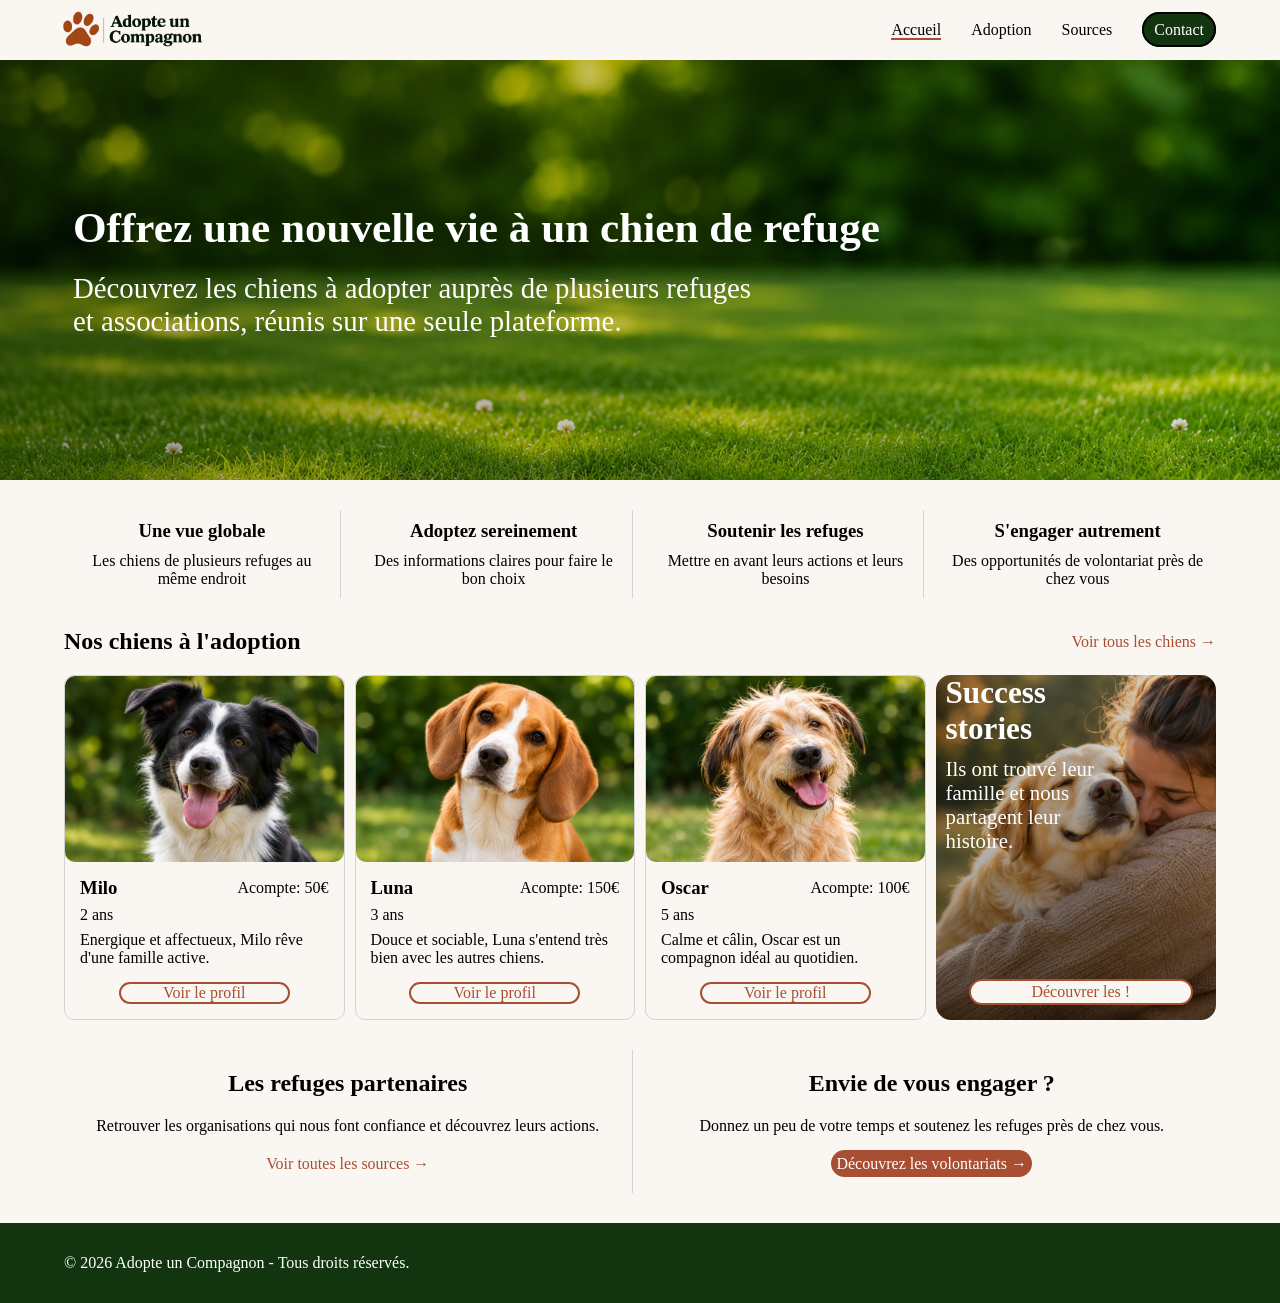
==== index.html @ 664340f6 "Update index.html" ====
<!DOCTYPE html>
<html lang="en">
<head>
    <meta charset="UTF-8">
    <meta name="viewport" content="width=device-width, initial-scale=1.0">
    <title>Adopte un Compagnon</title>
    <link rel="stylesheet" href="css/index-styles.css">
</head>
<body>
    <header>
        <img src="img/Adopte un Compagnon.png" alt="dog-logo" id="dog-logo">
        <nav id="nav-largeScreen">
            <ul>
                <li><a href="index.html" id="accueil">Accueil</a></li>
                <li><a href="adoption.html" id="adoption">Adoption</a></li>
                <li><a href="sources.html" id="sources">Sources</a></li>
                <li><a href="contact.html" id="contact">Contact</a></li>
            </ul>
        </nav>
        <div id="nav-mobile">
            <input type="checkbox" id="menu-toggle">
            <label for="menu-toggle">
                <span class="burger">☰</span>
                <span class="close">✕</span>
            </label>
            <ul class="menu">
                <li><a href="index.html">Accueil</a></li>
                <li><a href="adoption.html">Adoption</a></li>
                <li><a href="sources.html">Sources</a></li>
                <li><a href="contact.html">Contact</a></li>
            </ul>
        </div>
    </header>

    <main>
        <section id="hero">
            <div id="hero-container">
                <h1>Offrez une nouvelle vie à un chien de refuge</h1>
                <p>Découvrez les chiens à adopter auprès de plusieurs refuges <br>et associations, réunis sur une seule plateforme.</p>
            </div>
        </section>

        <section id="valeurs">
            <div class="valeur vue">
                <h3>Une vue globale</h3>
                <p>Les chiens de plusieurs refuges au même endroit</p>
            </div>
            <div class="valeur adoption">
                <h3>Adoptez sereinement</h3>
                <p>Des informations claires pour faire le bon choix</p>
            </div>
            <div class="valeur refuges">
                <h3>Soutenir les refuges</h3>
                <p>Mettre en avant leurs actions et leurs besoins</p>
            </div>
            <div class="valeur engagement">
                <h3>S'engager autrement</h3>
                <p>Des opportunités de volontariat près de chez vous</p>
            </div>
        </section>

        <section id="chiens">
            <div id="chiens-titre">
                <h2>Nos chiens à l'adoption</h2>
                <div>
                    <a id="liste-chiens">Voir tous les chiens &rarr;</a>
                </div>
            </div>
            <div id="cards">

                <article class="card">
                    <img src="img/Portrait d’un border collie joyeux.png" alt="Milo" id="Milo">
                    <div class="infos">
                        <div id="caract">
                            <h3>Milo</h3>
                            <p>Acompte: 50€</p>
                        </div>
                        <p>2 ans</p>
                        <p id="description">Energique et affectueux, Milo rêve d'une famille active.</p>
                    </div>
                    <a>Voir le profil</a>
                </article>

                <article class="card">
                    <img src="img/Portrait rapproché d’un beagle au jardin verdoyant.png" alt="Luna" id="Luna">
                    <div class="infos">
                        <div id="caract">
                            <h3>Luna</h3>
                            <p>Acompte: 150€</p>
                        </div>
                        <p>3 ans</p>
                        <p id="description">Douce et sociable, Luna s'entend très bien avec les autres chiens.</p>
                    </div>
                    <a>Voir le profil</a>
                </article>

                <article class="card">
                    <img src="img/Portrait joyeux d’un chien ébouriffé.png" alt="Oscar" id="Oscar">
                    <div class="infos">
                        <div id="caract">
                            <h3>Oscar</h3>
                            <p>Acompte: 100€</p>
                        </div>
                        <p>5 ans</p>
                        <p id="description">Calme et câlin, Oscar est un compagnon idéal au quotidien.</p>
                    </div>
                    <a>Voir le profil</a>
                </article>

                <article id="success-stories">
                    <div id="success-stories-container">
                        <h2>Success stories</h2>
                        <p>Ils ont trouvé leur famille et nous partagent leur histoire.</p>
                    </div>
                    <a id="decouverte">Découvrer les !</a>
                </article>

            </div>
        </section>

        <section id="partenariats-volontariats">
            <div id="partenaires">
                <h2 class="footer-titles">Les refuges partenaires</h2>
                <p>Retrouver les organisations qui nous font confiance et découvrez leurs actions.</p>
                <a id="voir-sources">Voir toutes les sources &rarr;</a>
            </div>
            <div id="volontariats">
                <h2 class="footer-titles">Envie de vous engager ?</h2>
                <p>Donnez un peu de votre temps et soutenez les refuges près de chez vous.</p>
                <div>
                    <a class="decouverte volontariats">Découvrez les volontariats &rarr;</a>
                </div>
            </div>
        </section>

    </main>

    <footer>
        <div id="footer-container">
            <p>© 2026 Adopte un Compagnon - Tous droits réservés.</p>
        </div>
    </footer>
    
</body>
</html>
---- css/index-styles.css ----
* {
    margin: 0;
    padding: 0;
}

body {
    background-color: #FAF7F2;
    min-height: 100vh;
    display: flex;
    flex-direction: column;
}

/* HEADER */

header {
    display: flex;
    justify-content: space-between;
    align-items: center;
    width: 90%;
    margin: 0 auto;
}

#dog-logo {
    width: 180px;
    height: auto;
    margin-left: -25px;
}

header ul {
    list-style: none;
    align-items: center;
    display: flex;
    gap: 30px;
    margin: 0;
    padding: 0;
}

#accueil {
    border-bottom: 2px solid #A84E32;
}

#contact {
    border: 2px solid black;
    padding: 7px 10px 7px 10px;
    border-radius: 20px;
    background-color: #12350F;
    color: #FFFFFF;
}

a {
    text-decoration: none;
    color: black;
    cursor: pointer;
}

#nav-mobile {
    display: none;
}

/* MAIN */

main {
    margin-bottom: 30px;
    flex: 1;
}

#hero {
    background-image: linear-gradient(
            to right,
            rgba(0, 0, 0, 0.35),
            rgba(0, 0, 0, 0.1)
        ), url('../img/Prairie verdoyante et bokeh ensoleillé.png');
    background-size: cover;
    background-position: center;
    background-repeat: no-repeat;
    min-height: 400px;
    color: white;
    align-content: center;
    padding: 10px;
}

#hero-container {
    width: 90%;
    margin: 0 auto;
    height: 100%;
    font-size: 1.3rem;
    justify-content: center;
    display: flex;
    flex-direction: column;
    gap: 20px;
}

@media (min-width: 1000px) {
    #hero-container {
        font-size: 1.8rem;
    }
}

#valeurs {
    display: grid;
    grid-template-columns: repeat(4, 1fr);
    gap: 15px;
    width: 90%;
    margin: 0 auto;
    text-align: center;
    margin-top: 30px;
    margin-bottom: 30px;
}

.valeur {
    display: grid;
    grid-template-rows: auto 1fr;  
    gap: 10px;  
    align-content: center;
    border-right: 1px solid lightgray;
    padding: 10px;
}

.valeur.engagement {
    border: none;
}

#chiens {
    width: 90%;
    margin: 0 auto;
    margin-bottom: 30px;
}

#chiens-titre {
    display: flex;
    justify-content: space-between;
    margin-bottom: 20px;
    align-items: center;
}

#liste-chiens {
    color: #A84E32;
}

#cards {
    display: grid;
    grid-template-columns: repeat(4, 1fr);
    gap: 10px;
}

.card {
    border-radius: 10px;
    border: 1px solid lightgray;
    display: flex;
    flex-direction: column;
    gap: 15px;
}

.card img {
    object-fit: cover;
    width: 100%;
    height: auto;
    border-radius: 10px;
}

.infos {
    padding-left: 15px;
    padding-right: 15px;
    display: flex;
    flex-direction: column;
    gap: 7px;
    flex: 1;
}

#caract {
    display: flex;
    justify-content: space-between;
    align-items: center;
}

.card a {
    text-align: center;
    border: 2px solid #A84E32;
    color: #A84E32;
    border-radius: 15px;
    width: 60%;
    margin: 0 auto;
    cursor: pointer;
    margin-bottom: 15px;
}

.card a:hover {
    background-color: #A84E32;
    color: white;
}

#description {
    flex: 1;
}

#success-stories {
    background-image: linear-gradient(
            to right,
            rgba(0, 0, 0, 0.35),
            rgba(0, 0, 0, 0.1)
        ), url('../img/Tendresse dorée avec un golden retriever.png');
    background-size: cover;
    background-position: center;
    background-repeat: no-repeat;
    border-radius: 15px;
    padding-left: 10px;
    display: flex;
    flex-direction: column;
    gap: 10px;
}

#success-stories-container {
    color: white;
    font-size: 1.3rem;
    display: flex;
    flex-direction: column;
    gap: 10px;
    width: 60%;
    flex: 1;
}

#decouverte {
    width: 80%;
    padding: 2px;
    margin: 0 auto;
}

#success-stories a {
    text-align: center;
    border: 2px solid #A84E32;
    color: #A84E32;
    border-radius: 15px;
    cursor: pointer;
    margin-bottom: 15px;
    background-color: #FAF7F2;
    padding: 2px;
}

@media (max-width: 850px) {
    #caract {
        display: block;
    }
    #caract h3 {
        margin-bottom: 10px;
    }
}

@media (max-width: 700px) {
    #nav-largeScreen,
    #menu-toggle,
    label .close,
    .menu
    {
        display: none;
    }
    #nav-mobile,
    label .burger {
        display: block;
        cursor: pointer;
        font-size: 30px;
    }
    #menu-toggle:checked ~ .menu,
    #menu-toggle:checked ~ label .close {
        display: block;
        cursor: pointer;
    }
    #menu-toggle:checked ~ label .close {
        text-align: right;
    }
    #menu-toggle:checked ~ label .burger {
        display: none;
    }
    #menu-toggle:checked ~ .menu li {
        margin: 15px;
    }
    body:has(#menu-toggle:checked) {
        overflow: hidden;
    }
    header:has(#menu-toggle:checked) .menu{
        height: 100vh;
        text-align: center;
        align-content: center;
    }
    header:has(#menu-toggle:checked) #nav-mobile {
        width: 100%;
    }
    header:has(#menu-toggle:checked) #dog-logo{
        display: none;
    }
    #cards {
        grid-template-columns: repeat(1, 1fr);
    }
    #valeurs {
        grid-template-columns: repeat(2, 2fr);
    }
    .valeur.vue {
        border-right: 1px solid lightgray;
        border-bottom: 1px solid lightgray;
    }
    .valeur.adoption {
        border-left: 1px solid lightgray;
        border-bottom: 1px solid lightgray;
        border-right: 0;
    }
    .valeur.refuges {
        border-right: 1px solid lightgray;
        border-top: 1px solid lightgray;
    }
    .valeur.engagement {
        border-top: 1px solid lightgray;
        border-left: 1px solid lightgray;
    }
    #success-stories {
        min-height: 340px;
        aspect-ratio: auto;
    }
    #success-stories-container {
        width: 35%;
    }
    #decouverte {
        width: 60%;
    }
}

#partenariats-volontariats {
    display: grid;
    grid-template-columns: repeat(2, 1fr);
    gap: 15px;
    width: 90%;
    max-width: 1200px;
    margin: 0 auto;
}

#partenaires,
#volontariats {
    align-content: center;
    display: grid;
    grid-template-rows: auto 1fr auto;
    gap: 20px;
    text-align: center;
    padding: 20px;
}

#partenaires {
    border-right: 1px solid lightgray;
}

#voir-sources {
    color: #A84E32;
    cursor: pointer;
}

.decouverte.volontariats {
    background-color: #A84E32;
    color: white;
    border-radius: 15px;
    padding: 5px;
    width: fit-content;
}

@media (max-width: 700px) {
    #partenariats-volontariats {
        grid-template-columns: 1fr;
        gap: 10px;
    }
    #partenaires {
        border-right: 0;
        border-bottom: 1px solid lightgray;
    }
    #partenaires,
    #volontariats {
        padding: 15px;
    }
    #chiens-titre {
        display: block;
    }
    #chiens-titre > h2 {
        margin-bottom: 10px;
        text-align: center;
    }
    #chiens-titre > div {
        width: 100%;
        display: flex;
        justify-content: flex-end;
    }
}

footer {
    background-color: #12350F;
    height: 80px;
    align-content: center;
}

#footer-container {
    width: 90%;
    margin: 0 auto;
    color: #FFFFFF;
}

@media (max-width: 700px) {
    #footer-container {
        text-align: center;
    }
}
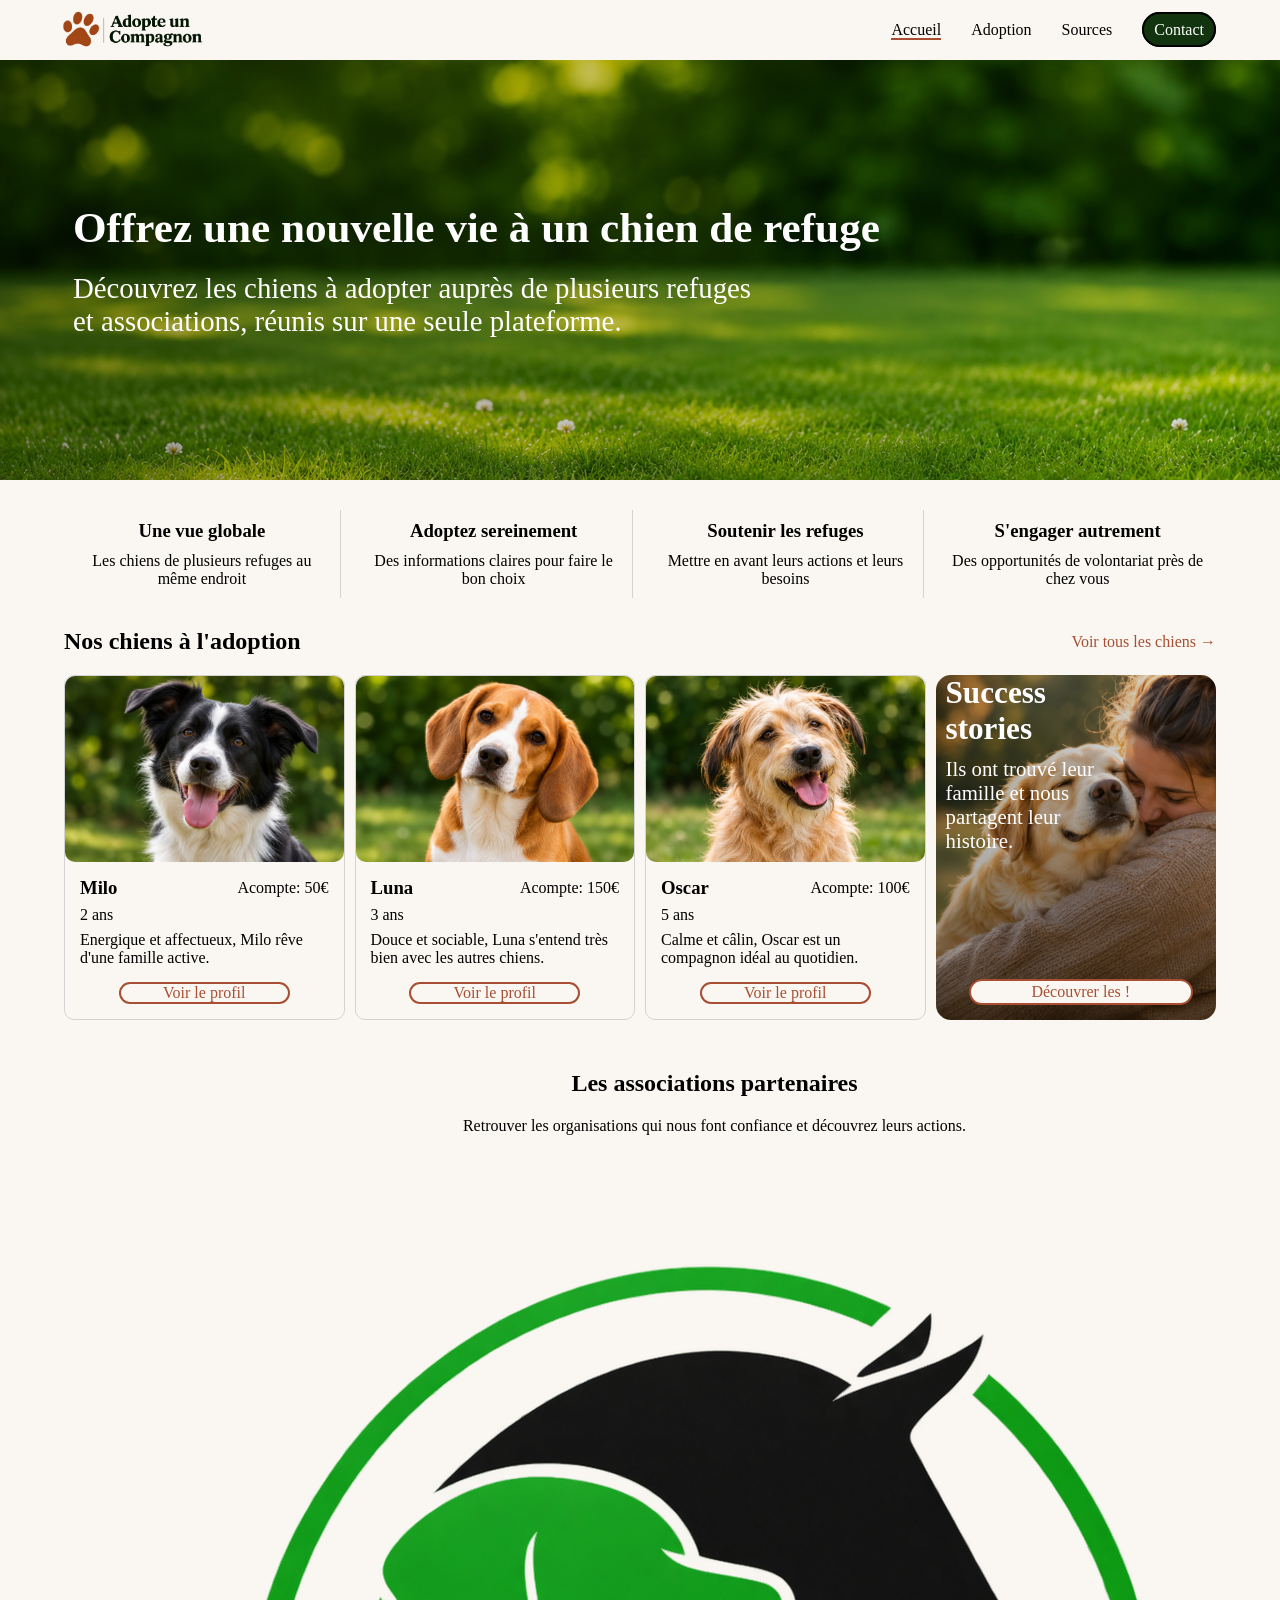
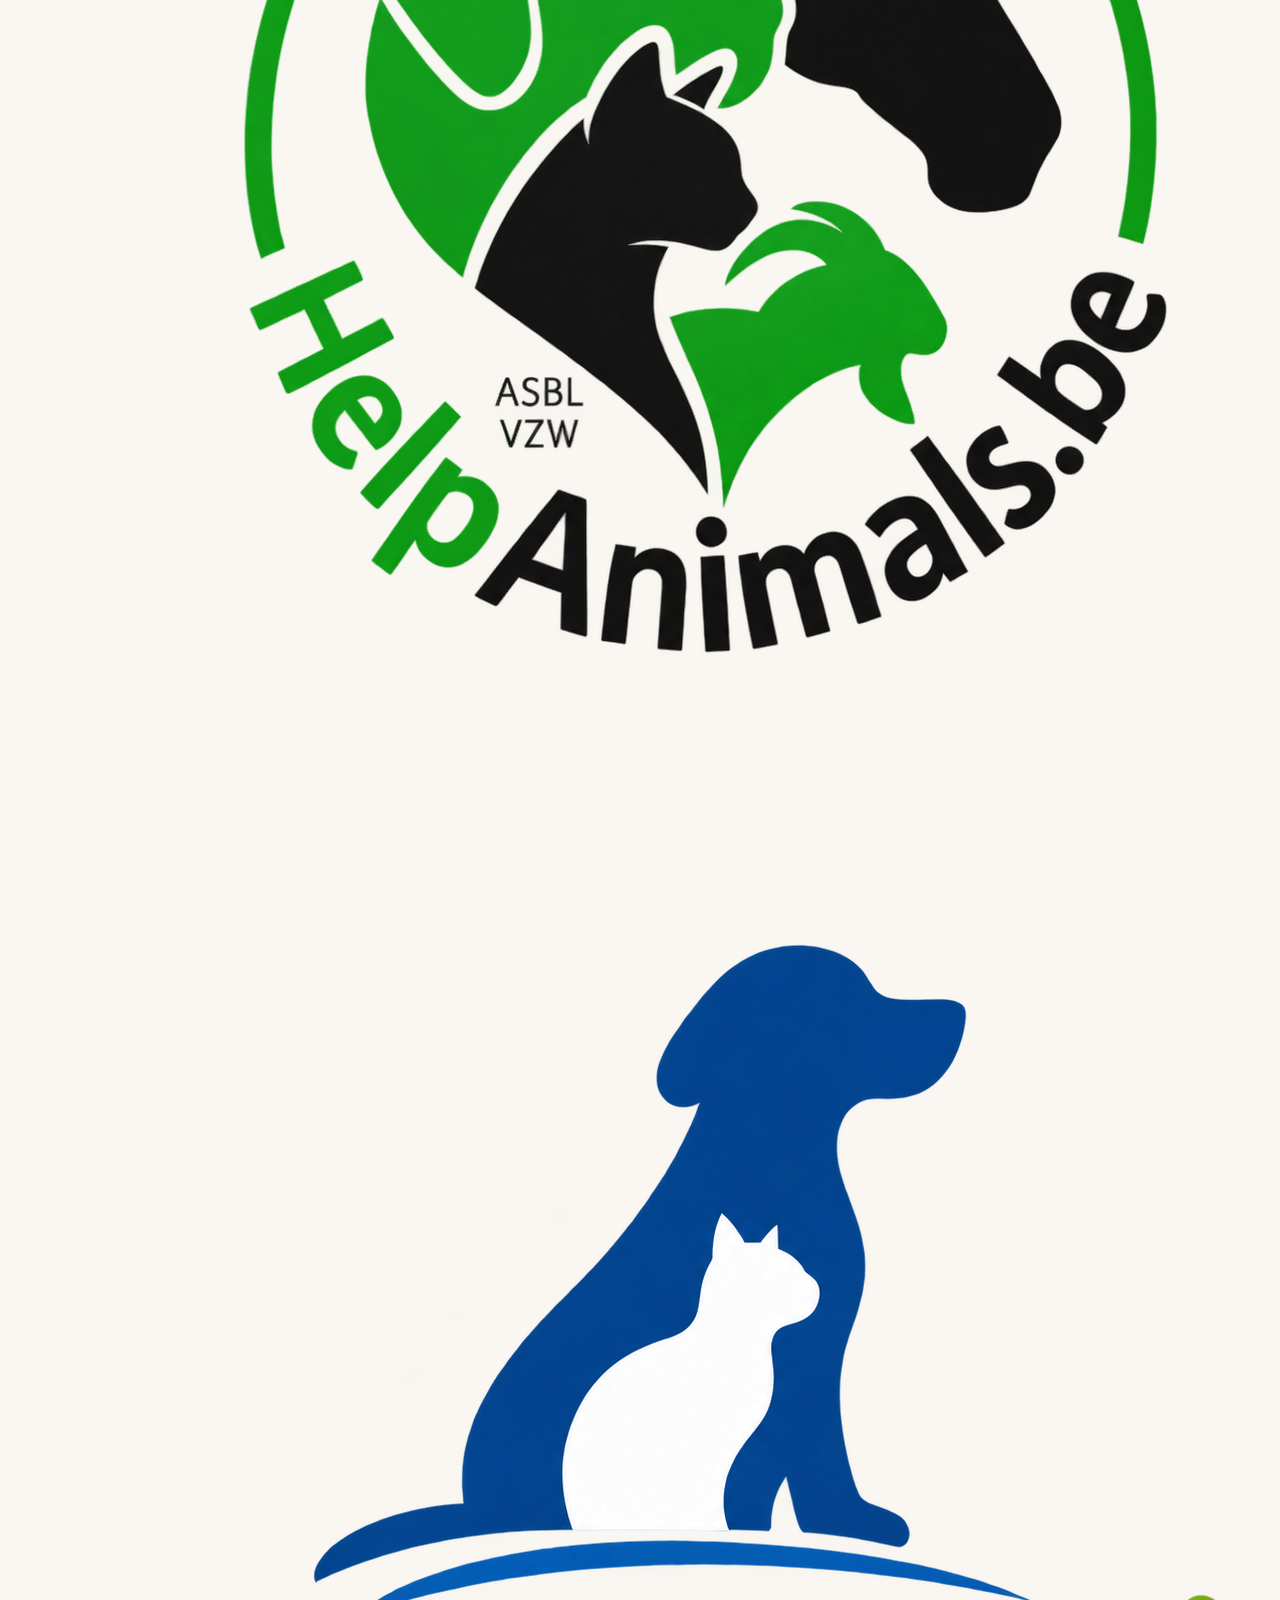
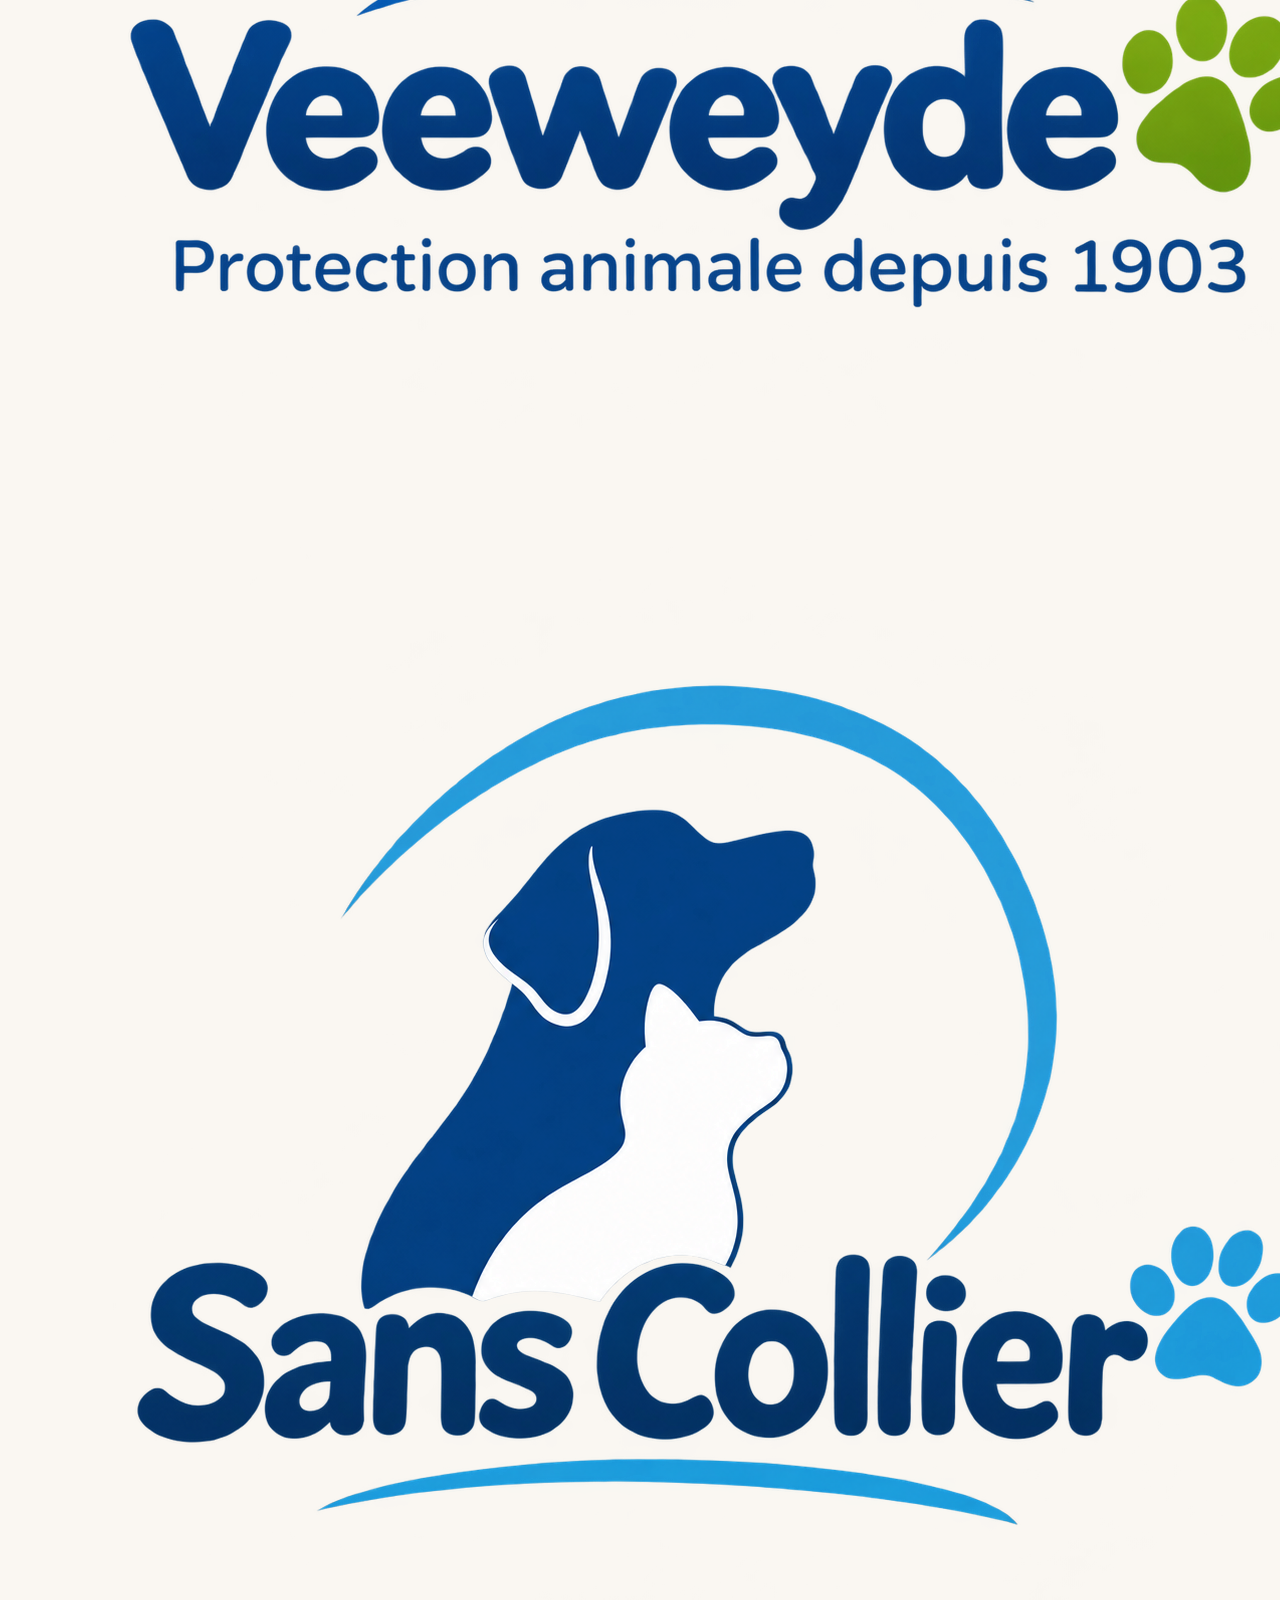
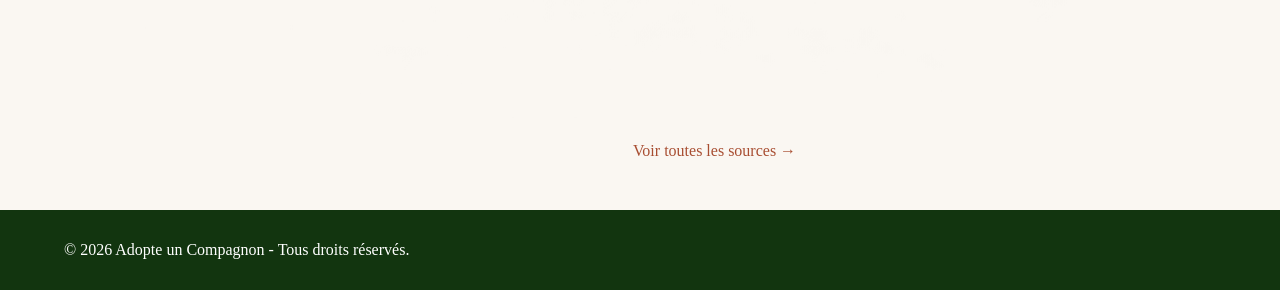
==== commit 081c947d: "Add files via upload" ====
--- a/index.html
+++ b/index.html
@@ -120,9 +120,14 @@
 
         <section id="partenariats-volontariats">
             <div id="partenaires">
-                <h2 class="footer-titles">Les refuges partenaires</h2>
+                <h2 class="footer-titles">Les associations partenaires</h2>
                 <p>Retrouver les organisations qui nous font confiance et découvrez leurs actions.</p>
-                <a id="voir-sources">Voir toutes les sources &rarr;</a>
+                <div id="logos-parnetaires">
+                    <img src="img/Logo circulaire d’animaux solidaires.png" alt="Logo Helpanimals" class="logo-partenaires">
+                    <img src="img/Logo Veeweyde.png" alt="Logo Veeweyde" class="logo-partenaires">
+                    <img src="img/Logo Sans Collier.png" alt="Logo Sans Collier" class="logo-partenaires">
+                </div>
+                <a id="voir-sources" href="sources.html">Voir toutes les sources &rarr;</a>
             </div>
             <div id="volontariats">
                 <h2 class="footer-titles">Envie de vous engager ?</h2>
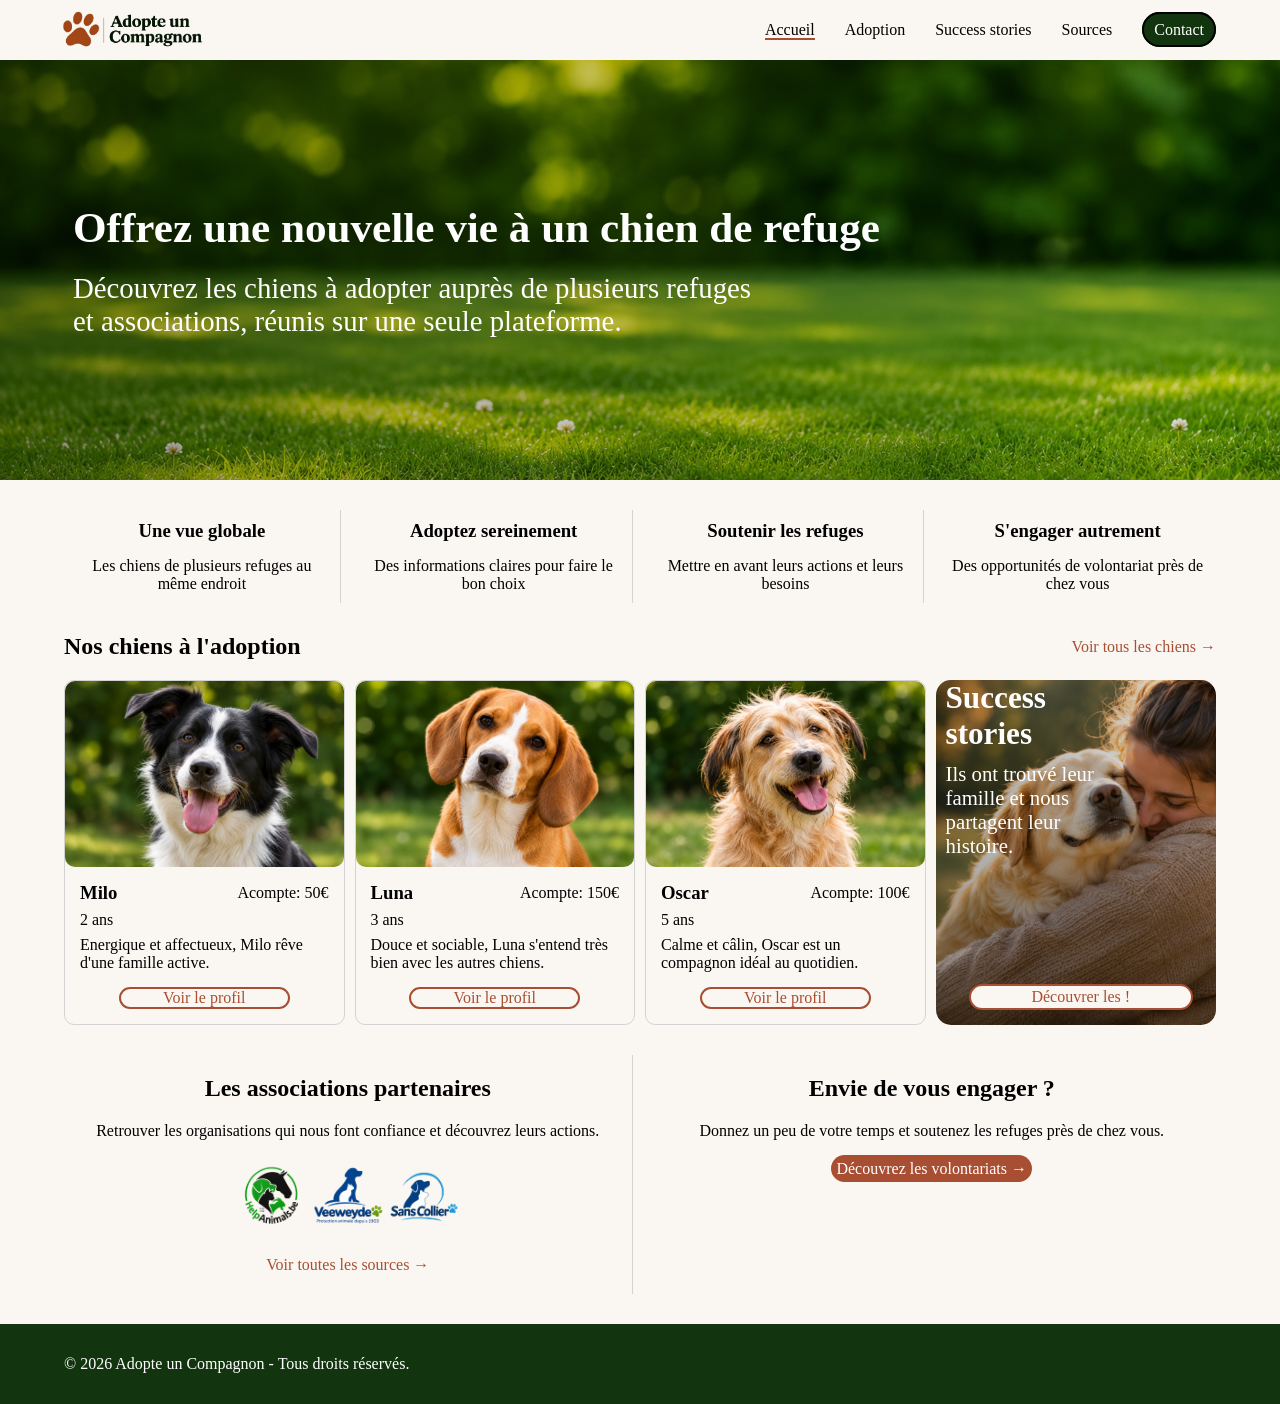
==== commit 83021265: "Add files via upload" ====
--- a/index.html
+++ b/index.html
@@ -13,6 +13,7 @@
             <ul>
                 <li><a href="index.html" id="accueil">Accueil</a></li>
                 <li><a href="adoption.html" id="adoption">Adoption</a></li>
+                <li><a href="stories.html" id="stories">Success stories</a></li>
                 <li><a href="sources.html" id="sources">Sources</a></li>
                 <li><a href="contact.html" id="contact">Contact</a></li>
             </ul>
@@ -26,6 +27,7 @@
             <ul class="menu">
                 <li><a href="index.html">Accueil</a></li>
                 <li><a href="adoption.html">Adoption</a></li>
+                <li><a href="stories.html">Success stories</a></li>
                 <li><a href="sources.html">Sources</a></li>
                 <li><a href="contact.html">Contact</a></li>
             </ul>
@@ -112,7 +114,7 @@
                         <h2>Success stories</h2>
                         <p>Ils ont trouvé leur famille et nous partagent leur histoire.</p>
                     </div>
-                    <a id="decouverte">Découvrer les !</a>
+                    <a href="stories.html" id="decouverte">Découvrer les !</a>
                 </article>
 
             </div>
--- a/css/index-styles.css
+++ b/css/index-styles.css
@@ -109,11 +109,13 @@
 
 .valeur {
     display: grid;
-    grid-template-rows: auto 1fr;  
-    gap: 10px;  
+    grid-template-rows: subgrid;  
+    grid-row: span 2;
+    gap: 15px;  
     align-content: center;
     border-right: 1px solid lightgray;
     padding: 10px;
+    box-sizing: border-box;
 }
 
 .valeur.engagement {
@@ -331,8 +333,7 @@
     margin: 0 auto;
 }
 
-#partenaires,
-#volontariats {
+#partenaires {
     align-content: center;
     display: grid;
     grid-template-rows: auto 1fr auto;
@@ -341,8 +342,26 @@
     padding: 20px;
 }
 
+#volontariats {
+    align-content: center;
+    display: grid;
+    grid-template-rows: auto auto 1fr;
+    gap: 20px;
+    text-align: center;
+    padding: 20px;
+}
+
 #partenaires {
     border-right: 1px solid lightgray;
+}
+
+#logos-partenaires {
+    display: flex;
+}
+
+.logo-partenaires {
+    width: 72px;
+    height: auto;
 }
 
 #voir-sources {
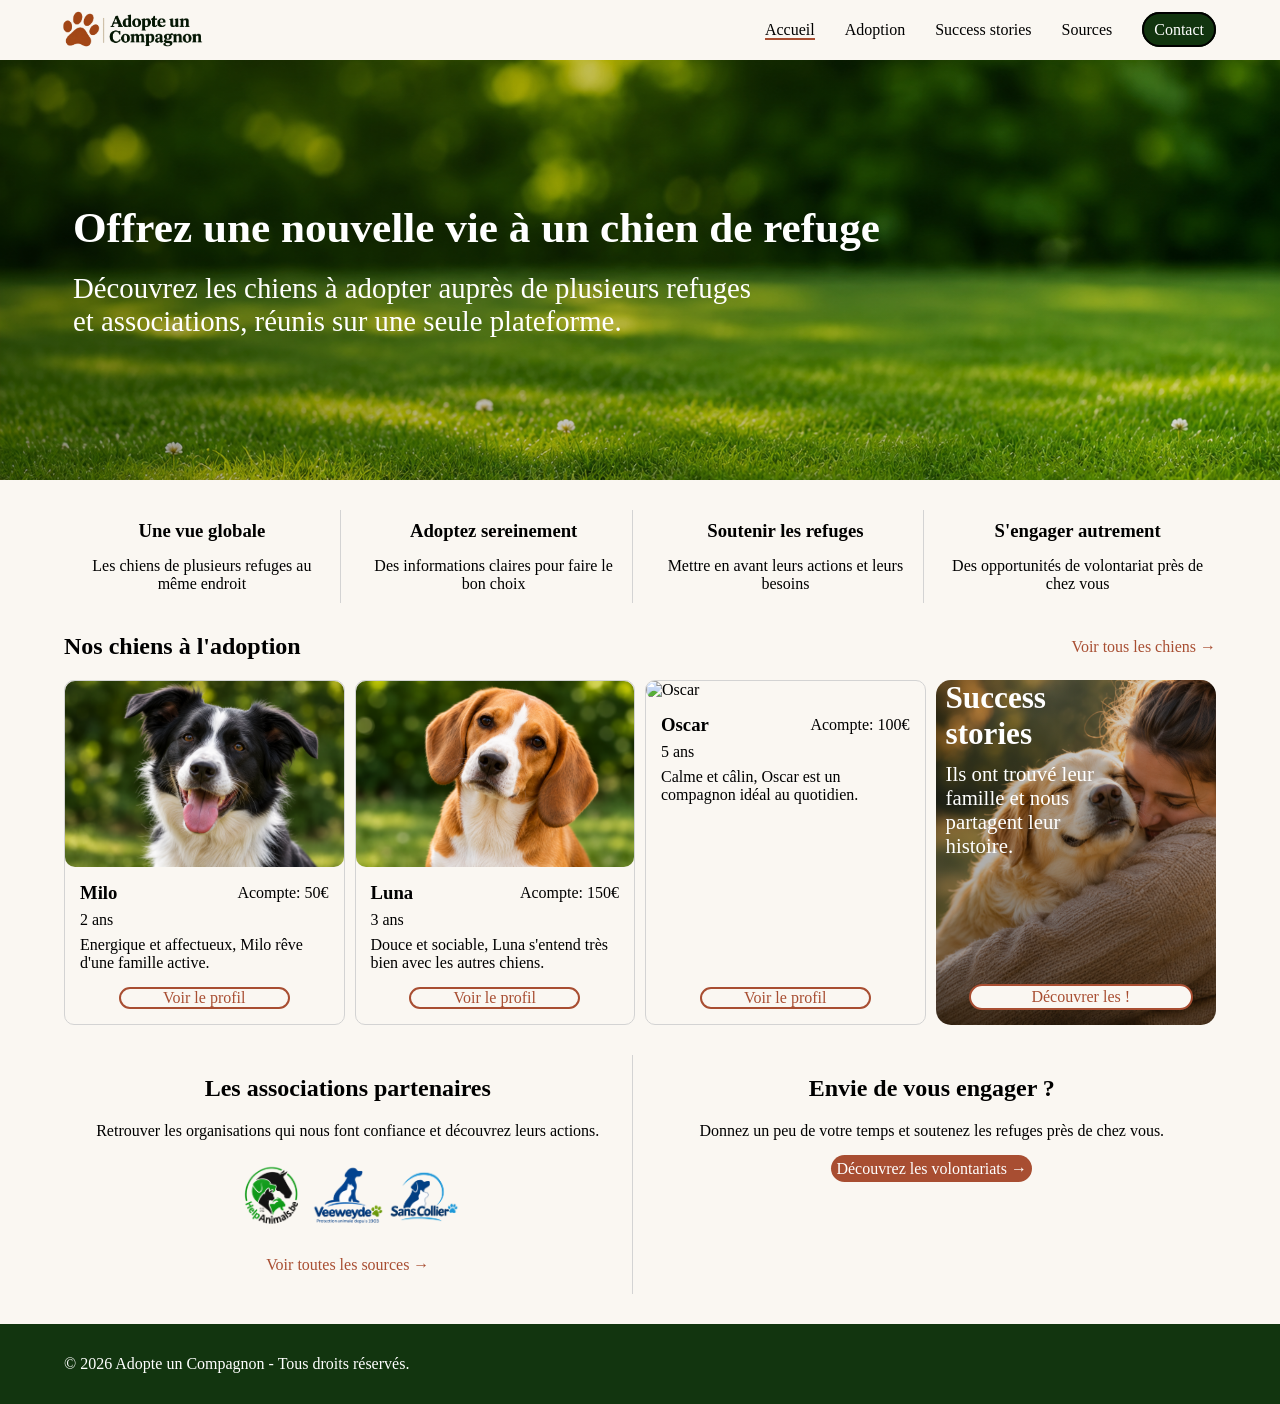
==== commit b0b50878: "Add files via upload" ====
--- a/index.html
+++ b/index.html
@@ -97,7 +97,7 @@
                 </article>
 
                 <article class="card">
-                    <img src="img/Portrait joyeux d’un chien ébouriffé.png" alt="Oscar" id="Oscar">
+                    <img src="img/oscar-chien.png" alt="Oscar" id="Oscar">
                     <div class="infos">
                         <div id="caract">
                             <h3>Oscar</h3>
@@ -148,5 +148,10 @@
         </div>
     </footer>
     
+    <script 
+        src="//code.tidio.co/gcmwocwzrdjgjwgoprsjgkujg1ojxigr.js" 
+        async>    
+    </script>
+
 </body>
 </html>
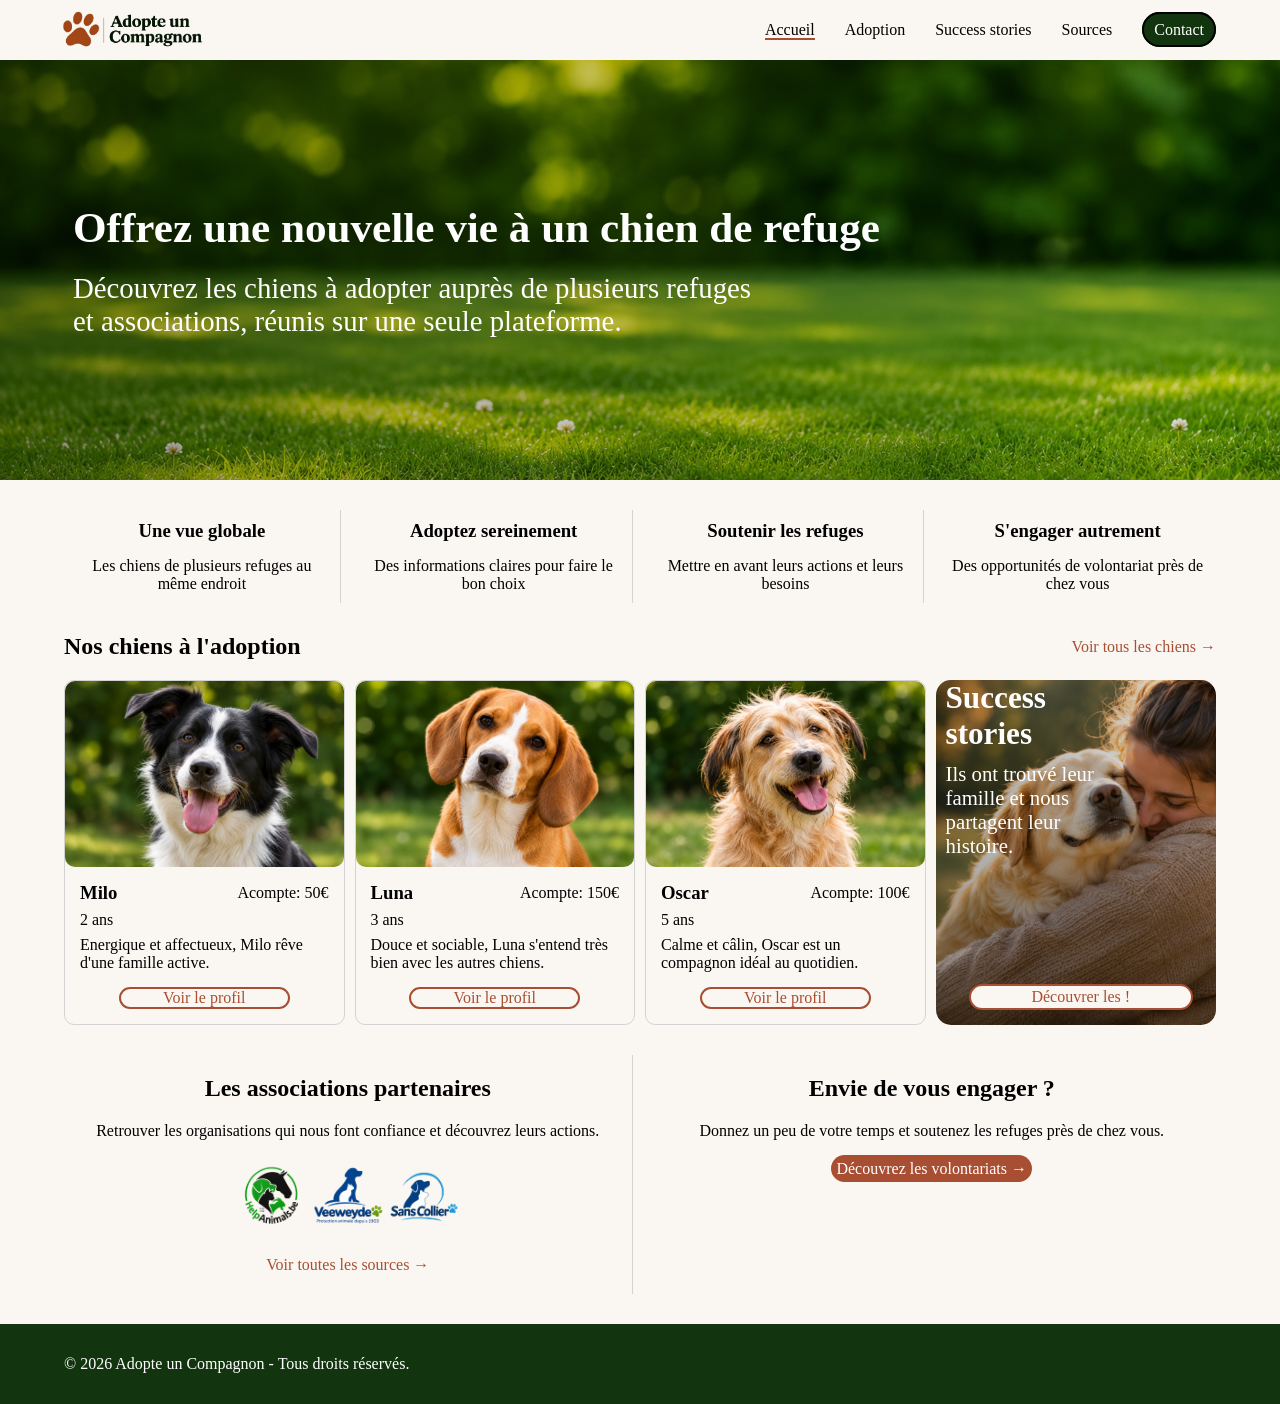
==== commit a3218048: "Add files via upload" ====
--- a/index.html
+++ b/index.html
@@ -20,9 +20,10 @@
         </nav>
         <div id="nav-mobile">
             <input type="checkbox" id="menu-toggle">
-            <label for="menu-toggle">
-                <span class="burger">☰</span>
-                <span class="close">✕</span>
+            <label for="menu-toggle" class="hamburger">
+                <span class="line"></span>
+                <span class="line"></span>
+                <span class="line"></span>
             </label>
             <ul class="menu">
                 <li><a href="index.html">Accueil</a></li>
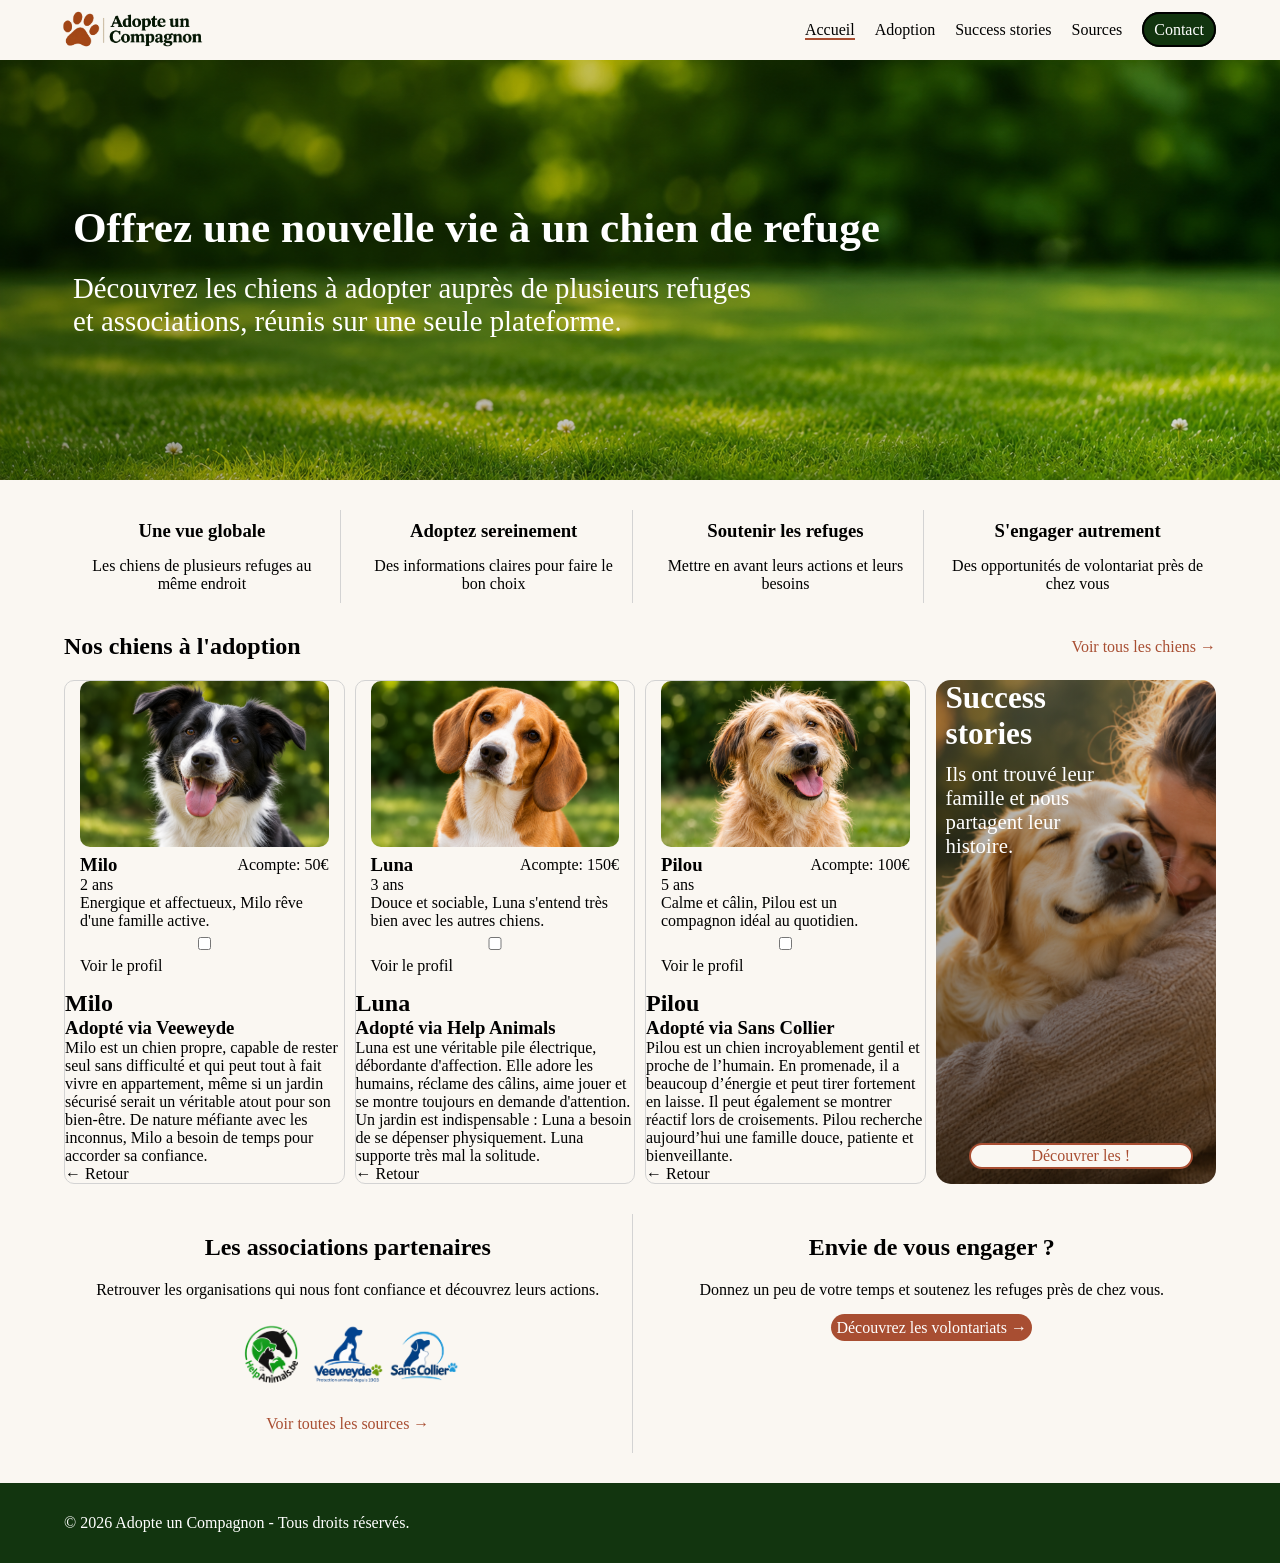
==== commit 5abb1f1b: "Add files via upload" ====
--- a/index.html
+++ b/index.html
@@ -66,48 +66,75 @@
             <div id="chiens-titre">
                 <h2>Nos chiens à l'adoption</h2>
                 <div>
-                    <a id="liste-chiens">Voir tous les chiens &rarr;</a>
+                    <a href="adoption.html" id="liste-chiens">Voir tous les chiens &rarr;</a>
                 </div>
             </div>
             <div id="cards">
 
                 <article class="card">
-                    <img src="img/Portrait d’un border collie joyeux.png" alt="Milo" id="Milo">
                     <div class="infos">
-                        <div id="caract">
-                            <h3>Milo</h3>
-                            <p>Acompte: 50€</p>
+                        <img src="img/Portrait d’un border collie joyeux.png" alt="Milo" id="Milo">
+                        <div class="infos-desc">
+                            <div id="caract">
+                                <h3>Milo</h3>
+                                <p>Acompte: 50€</p>
+                            </div>
+                            <p>2 ans</p>
+                            <p id="description">Energique et affectueux, Milo rêve d'une famille active.</p>
                         </div>
-                        <p>2 ans</p>
-                        <p id="description">Energique et affectueux, Milo rêve d'une famille active.</p>
+                        <input type="checkbox" id="story-toggle-milo" class="fiche-toggle">
+                        <label for="story-toggle-milo">Voir le profil</label>
                     </div>
-                    <a>Voir le profil</a>
+                    <div class="story-card">
+                        <h2>Milo</h2>
+                        <h3 class="situation">Adopté via Veeweyde</h3>
+                        <p>Milo est un chien propre, capable de rester seul sans difficulté et qui peut tout à fait vivre en appartement, même si un jardin sécurisé serait un véritable atout pour son bien-être. De nature méfiante avec les inconnus, Milo a besoin de temps pour accorder sa confiance.</p>
+                        <label for="story-toggle-milo" class="back-arrow">&larr; Retour</label>
+                    </div>
                 </article>
 
                 <article class="card">
-                    <img src="img/Portrait rapproché d’un beagle au jardin verdoyant.png" alt="Luna" id="Luna">
                     <div class="infos">
-                        <div id="caract">
-                            <h3>Luna</h3>
-                            <p>Acompte: 150€</p>
+                        <img src="img/Portrait rapproché d’un beagle au jardin verdoyant.png" alt="Luna" id="Luna">
+                        <div class="infos-desc">
+                            <div id="caract">
+                                <h3>Luna</h3>
+                                <p>Acompte: 150€</p>
+                            </div>
+                            <p>3 ans</p>
+                            <p id="description">Douce et sociable, Luna s'entend très bien avec les autres chiens.</p>
                         </div>
-                        <p>3 ans</p>
-                        <p id="description">Douce et sociable, Luna s'entend très bien avec les autres chiens.</p>
+                        <input type="checkbox" id="story-toggle-luna" class="fiche-toggle">
+                        <label for="story-toggle-luna">Voir le profil</label>
                     </div>
-                    <a>Voir le profil</a>
+                    <div class="story-card">
+                        <h2>Luna</h2>
+                        <h3 class="situation">Adopté via Help Animals</h3>
+                        <p>Luna est une véritable pile électrique, débordante d'affection. Elle adore les humains, réclame des câlins, aime jouer et se montre toujours en demande d'attention. Un jardin est indispensable : Luna a besoin de se dépenser physiquement. Luna supporte très mal la solitude.</p>
+                        <label for="story-toggle-luna" class="back-arrow">&larr; Retour</label>
+                    </div>
                 </article>
 
                 <article class="card">
-                    <img src="img/oscar-chien.png" alt="Oscar" id="Oscar">
                     <div class="infos">
-                        <div id="caract">
-                            <h3>Oscar</h3>
-                            <p>Acompte: 100€</p>
+                        <img src="img/oscar-chien.png" alt="pilou" id="pilou">
+                        <div class="infos-desc">
+                            <div id="caract">
+                                <h3>Pilou</h3>
+                                <p>Acompte: 100€</p>
+                            </div>
+                            <p>5 ans</p>
+                            <p id="description">Calme et câlin, Pilou est un compagnon idéal au quotidien.</p>
                         </div>
-                        <p>5 ans</p>
-                        <p id="description">Calme et câlin, Oscar est un compagnon idéal au quotidien.</p>
+                        <input type="checkbox" id="story-toggle-pilou" class="fiche-toggle">
+                        <label for="story-toggle-pilou">Voir le profil</label>
                     </div>
-                    <a>Voir le profil</a>
+                    <div class="story-card">
+                        <h2>Pilou</h2>
+                        <h3 class="situation">Adopté via Sans Collier</h3>
+                        <p>Pilou est un chien incroyablement gentil et proche de l’humain. En promenade, il a beaucoup d’énergie et peut tirer fortement en laisse. Il peut également se montrer réactif lors de croisements. Pilou recherche aujourd’hui une famille douce, patiente et bienveillante.</p>
+                        <label for="story-toggle-pilou" class="back-arrow">&larr; Retour</label>
+                    </div>
                 </article>
 
                 <article id="success-stories">
@@ -126,9 +153,9 @@
                 <h2 class="footer-titles">Les associations partenaires</h2>
                 <p>Retrouver les organisations qui nous font confiance et découvrez leurs actions.</p>
                 <div id="logos-parnetaires">
-                    <img src="img/Logo circulaire d’animaux solidaires.png" alt="Logo Helpanimals" class="logo-partenaires">
-                    <img src="img/Logo Veeweyde.png" alt="Logo Veeweyde" class="logo-partenaires">
-                    <img src="img/Logo Sans Collier.png" alt="Logo Sans Collier" class="logo-partenaires">
+                    <a href="https://www.helpanimals.be"><img src="img/Logo circulaire d’animaux solidaires.png" alt="Logo Helpanimals" class="logo-partenaires"></a>
+                    <a href="https://www.veeweyde.be"><img src="img/Logo Veeweyde.png" alt="Logo Veeweyde" class="logo-partenaires"></a>
+                    <a href="https://www.sanscollier.be"><img src="img/Logo Sans Collier.png" alt="Logo Sans Collier" class="logo-partenaires"></a>
                 </div>
                 <a id="voir-sources" href="sources.html">Voir toutes les sources &rarr;</a>
             </div>
--- a/css/index-styles.css
+++ b/css/index-styles.css
@@ -30,7 +30,7 @@
     list-style: none;
     align-items: center;
     display: flex;
-    gap: 30px;
+    gap: 20px;
     margin: 0;
     padding: 0;
 }
@@ -250,30 +250,47 @@
 @media (max-width: 700px) {
     #nav-largeScreen,
     #menu-toggle,
-    label .close,
     .menu
     {
         display: none;
     }
     #nav-mobile,
-    label .burger {
+    label.hamburger {
         display: block;
         cursor: pointer;
-        font-size: 30px;
-    }
-    #menu-toggle:checked ~ .menu,
-    #menu-toggle:checked ~ label .close {
+        background: transparent;
+        width: 40px;
+        height: 60px;
+        position: relative;
+    }
+    .line {
+        position: absolute;
+        width: 100%;
+        height: 4px;
+        background: #A84E32;
+        transition: transform 0.5s ease;
+    }
+    .line:nth-child(1) {
+        top: 12px;
+    }
+    .line:nth-child(2) {
+        top: 24px;
+    }
+    .line:nth-child(3) {
+        top: 36px;
+    }
+    #menu-toggle:checked ~ .menu {
         display: block;
         cursor: pointer;
     }
-    #menu-toggle:checked ~ label .close {
-        text-align: right;
-    }
-    #menu-toggle:checked ~ label .burger {
-        display: none;
-    }
-    #menu-toggle:checked ~ .menu li {
-        margin: 15px;
+    #nav-mobile:has(#menu-toggle:checked) .line:nth-child(1) {
+        transform: translateY(12px) rotate(45deg);
+    }
+    #nav-mobile:has(#menu-toggle:checked) .line:nth-child(2) {
+        opacity: 0;
+    }
+    #nav-mobile:has(#menu-toggle:checked) .line:nth-child(3) {
+        transform: translateY(-12px) rotate(-45deg);
     }
     body:has(#menu-toggle:checked) {
         overflow: hidden;
@@ -282,12 +299,21 @@
         height: 100vh;
         text-align: center;
         align-content: center;
-    }
-    header:has(#menu-toggle:checked) #nav-mobile {
+        background-color: #FAF7F2;
+        position: fixed;
         width: 100%;
-    }
-    header:has(#menu-toggle:checked) #dog-logo{
-        display: none;
+        inset: 0;
+        z-index: 1000
+    }
+    #menu-toggle:checked ~ .menu li {
+        margin: 20px;
+        font-size: 24px;
+    }
+    header:has(#menu-toggle:checked) #logo,
+    header:has(#menu-toggle:checked) label.hamburger
+    {
+        position: relative;
+        z-index: 1001;
     }
     #cards {
         grid-template-columns: repeat(1, 1fr);
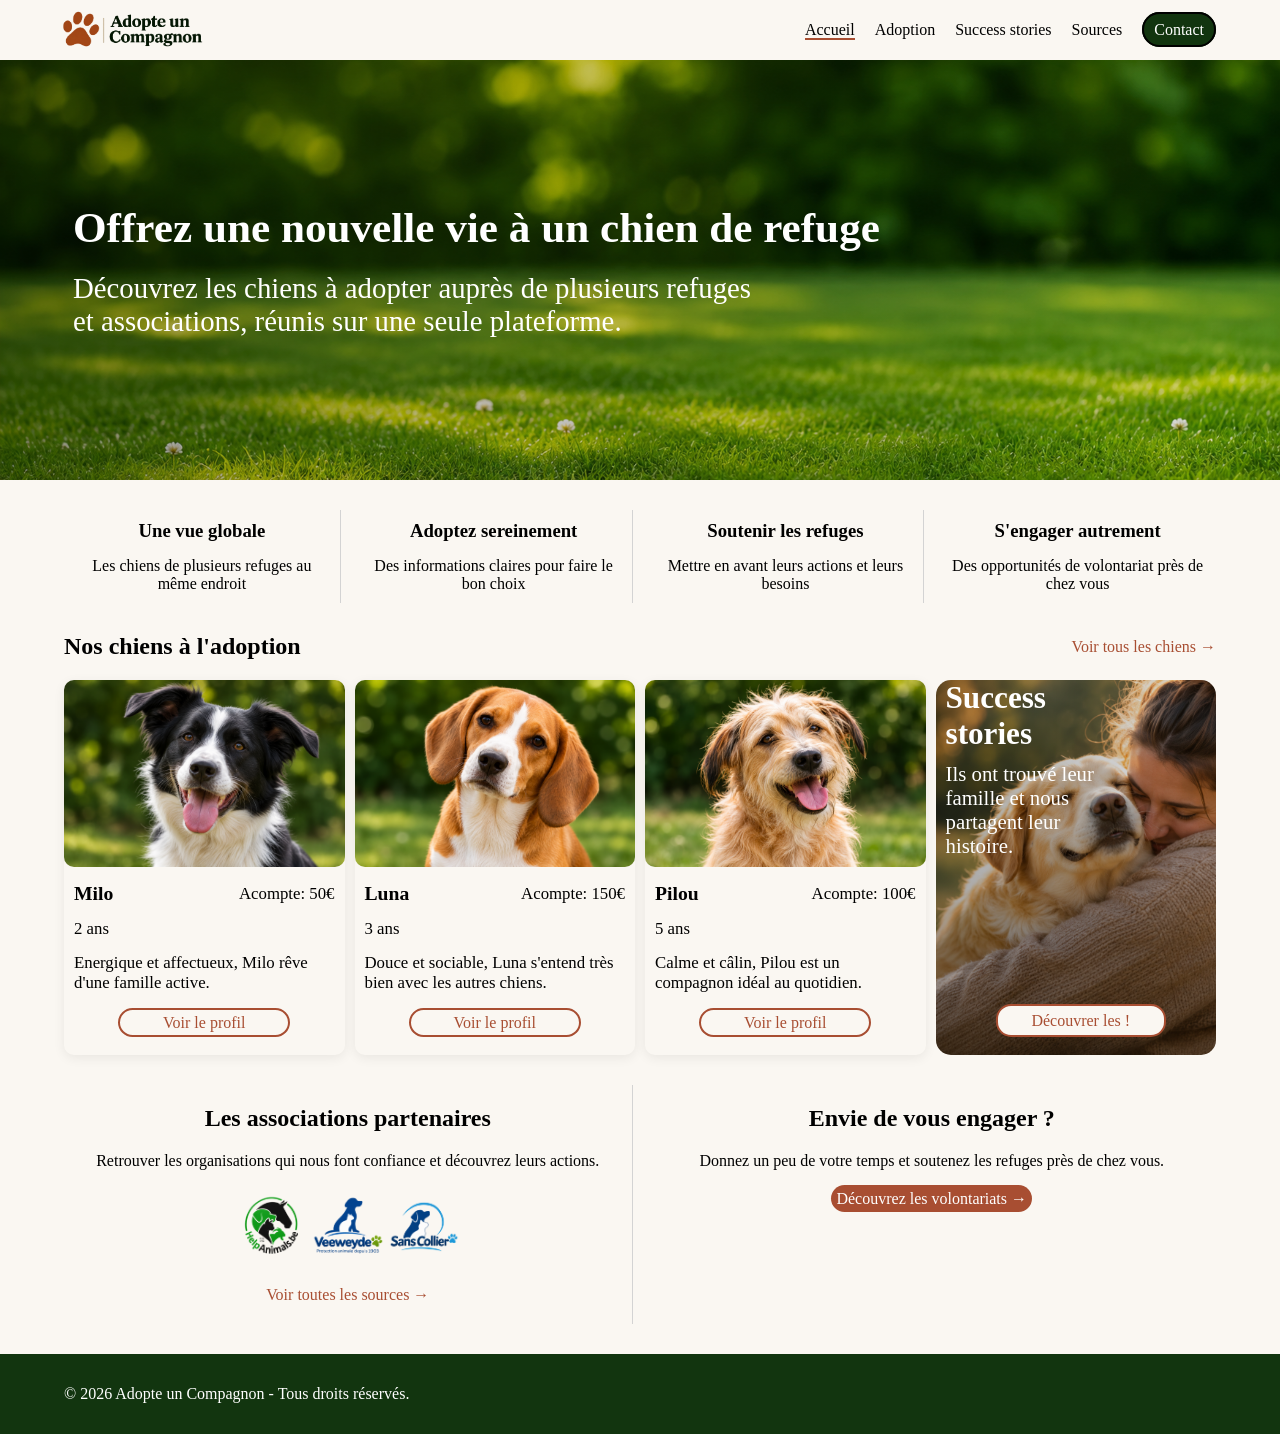
==== commit fb976607: "Update index.html" ====
--- a/index.html
+++ b/index.html
@@ -73,7 +73,7 @@
 
                 <article class="card">
                     <div class="infos">
-                        <img src="img/Portrait d’un border collie joyeux.png" alt="Milo" id="Milo">
+                        <img src="img/Milo.png" alt="Milo" id="Milo">
                         <div class="infos-desc">
                             <div id="caract">
                                 <h3>Milo</h3>
--- a/css/index-styles.css
+++ b/css/index-styles.css
@@ -126,6 +126,7 @@
     width: 90%;
     margin: 0 auto;
     margin-bottom: 30px;
+    min-height: 300px;
 }
 
 #chiens-titre {
@@ -139,34 +140,50 @@
     color: #A84E32;
 }
 
+.card {
+    display: grid;
+}
+
 #cards {
     display: grid;
-    grid-template-columns: repeat(4, 1fr);
+    grid-template-columns: repeat(4, minmax(0, 1fr));
     gap: 10px;
 }
 
-.card {
+.infos {
     border-radius: 10px;
-    border: 1px solid lightgray;
+    grid-area: 1/1;
     display: flex;
     flex-direction: column;
     gap: 15px;
-}
-
-.card img {
+    box-shadow: 0 3px 12px rgba(0, 0, 0, 0.07);
+    transition: all 0.7s ease;
+}
+
+.infos img {
     object-fit: cover;
     width: 100%;
     height: auto;
     border-radius: 10px;
 }
 
-.infos {
-    padding-left: 15px;
-    padding-right: 15px;
-    display: flex;
-    flex-direction: column;
-    gap: 7px;
+.infos-desc {
+    padding-left: 10px;
+    padding-right: 10px;
+    display: flex;
+    flex-direction: column;
+    gap: 14px;
     flex: 1;
+    font-size: 1.05rem;
+}
+
+.infos:hover {
+    transform: scale(1.02);
+    box-shadow: 0 20px 20px rgba(0, 0, 0, 0.5);
+}
+
+.situation {
+    color: #A84E32;
 }
 
 #caract {
@@ -175,24 +192,62 @@
     align-items: center;
 }
 
-.card a {
-    text-align: center;
+#description {
+    flex: 1;
+}
+
+.card label:not(.back-arrow) {
+    display: flex;
+    align-items: center;
+    justify-content: center;
     border: 2px solid #A84E32;
+    height: 25px;
     color: #A84E32;
     border-radius: 15px;
-    width: 60%;
-    margin: 0 auto;
     cursor: pointer;
-    margin-bottom: 15px;
-}
-
-.card a:hover {
+    margin-bottom: 18px;
+}
+
+.card label:not(.back-arrow):hover {
     background-color: #A84E32;
     color: white;
 }
 
-#description {
-    flex: 1;
+.fiche-toggle {
+    display: none;
+}
+
+.back-arrow {
+    text-align: center;
+    color: #A84E32;
+    cursor: pointer;
+    border: none;
+}
+
+.story-card {
+    display: flex;
+    flex-direction: column;
+    gap: 15px;
+    grid-area: 1/1;
+    padding: 5px;
+    text-align: center;
+    background-color: rgba(250, 247, 242, 0.85);
+    color: black;
+    border-radius: 10px;
+    transform: rotateY(90deg);
+    visibility: hidden;
+    opacity: 0;
+    transition: all 0.7s ease;
+}
+
+.infos:has(.fiche-toggle:checked) ~ .story-card {
+    visibility: visible;
+    opacity: 1;
+    transform: rotateY(0);
+}
+
+.infos:has(.fiche-toggle:checked) {
+    opacity: 0.6;
 }
 
 #success-stories {
@@ -211,6 +266,11 @@
     gap: 10px;
 }
 
+#success-stories:hover {
+    transform: scale(1.02);
+    box-shadow: 0 20px 20px rgba(0, 0, 0, 0.5);
+}
+
 #success-stories-container {
     color: white;
     font-size: 1.3rem;
@@ -228,14 +288,29 @@
 }
 
 #success-stories a {
-    text-align: center;
+    display: flex;
+    justify-content: center;
+    align-items: center;
+    height: 25px;
     border: 2px solid #A84E32;
     color: #A84E32;
     border-radius: 15px;
     cursor: pointer;
-    margin-bottom: 15px;
+    margin-bottom: 18px;
     background-color: #FAF7F2;
     padding: 2px;
+}
+
+@media (min-width: 1000px) {
+    .story-card {
+        justify-content: center;
+    }
+    .card label:not(.back-arrow),
+    #success-stories a {
+        width: 60%;
+        margin: 0 auto;
+        margin-bottom: 18px;
+    }
 }
 
 @media (max-width: 850px) {
@@ -348,6 +423,10 @@
     #decouverte {
         width: 60%;
     }
+    .card label {
+        width: 60%;
+        margin: 0 auto;
+    }
 }
 
 #partenariats-volontariats {
@@ -362,7 +441,8 @@
 #partenaires {
     align-content: center;
     display: grid;
-    grid-template-rows: auto 1fr auto;
+    grid-template-rows: subgrid;
+    grid-row: span 4;
     gap: 20px;
     text-align: center;
     padding: 20px;
@@ -371,7 +451,8 @@
 #volontariats {
     align-content: center;
     display: grid;
-    grid-template-rows: auto auto 1fr;
+    grid-template-rows: subgrid;
+    grid-row: span 3;
     gap: 20px;
     text-align: center;
     padding: 20px;
@@ -388,6 +469,7 @@
 .logo-partenaires {
     width: 72px;
     height: auto;
+    cursor: pointer;
 }
 
 #voir-sources {
@@ -403,6 +485,12 @@
     width: fit-content;
 }
 
+.decouverte.volontariats:hover {
+    border: 2px solid #A84E32;
+    color: #A84E32;
+    background-color: transparent;
+}
+
 @media (max-width: 700px) {
     #partenariats-volontariats {
         grid-template-columns: 1fr;
